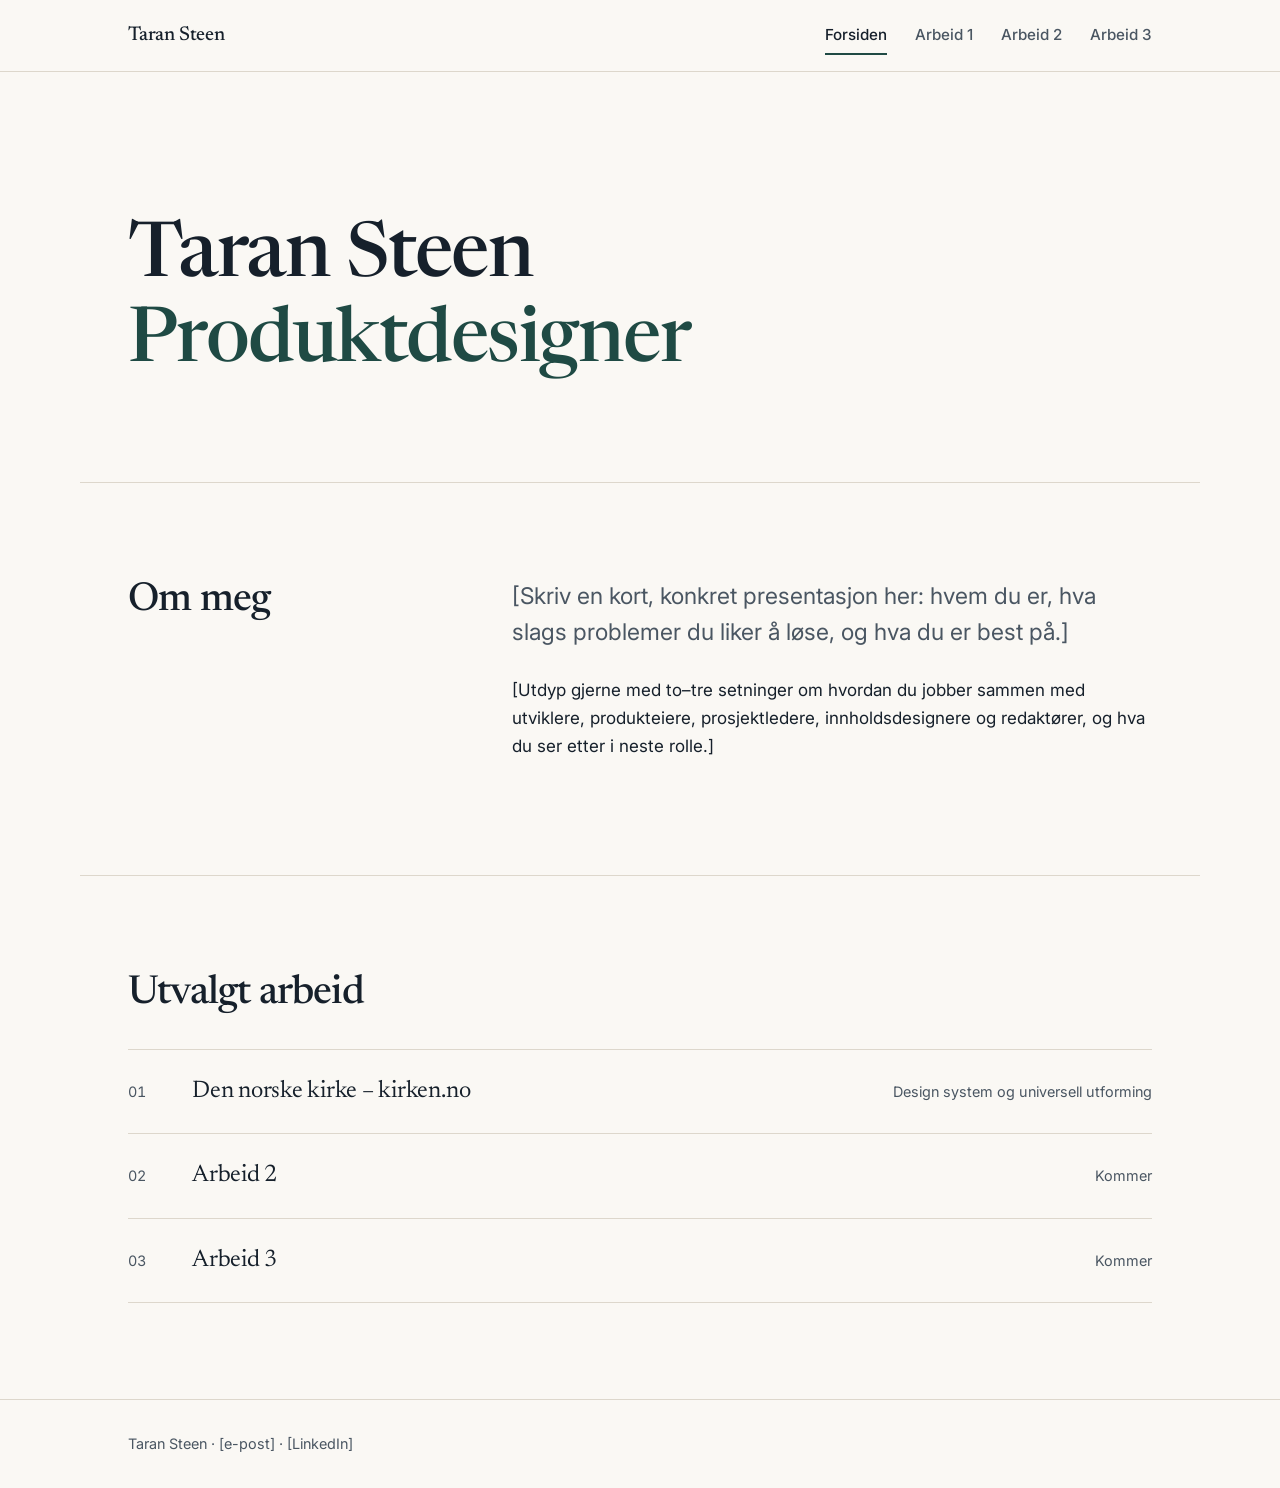
==== index.html @ a392a805 "Add files via upload" ====
<!doctype html>
<html lang="nb">
<head>
  <meta charset="utf-8">
  <meta name="viewport" content="width=device-width, initial-scale=1">
  <title>Taran Steen – Produktdesigner</title>
  <meta name="description" content="Portfolio til Taran Steen, produktdesigner.">
  <link rel="preconnect" href="https://fonts.googleapis.com">
  <link rel="preconnect" href="https://fonts.gstatic.com" crossorigin>
  <link href="https://fonts.googleapis.com/css2?family=Inter:wght@400;500;600&family=Newsreader:opsz,wght@6..72,400;6..72,500&display=swap" rel="stylesheet">
  <link rel="stylesheet" href="style.css">
</head>
<body>
  <a class="skip-link" href="#main">Hopp til innhold</a>

  <header class="site-header">
    <div class="wrap">
      <a class="brand" href="index.html">Taran Steen</a>
      <nav class="nav" aria-label="Hovedmeny">
        <ul>
          <li><a href="index.html" aria-current="page">Forsiden</a></li>
          <li><a href="arbeid-1.html">Arbeid 1</a></li>
          <li><a href="arbeid-2.html">Arbeid 2</a></li>
          <li><a href="arbeid-3.html">Arbeid 3</a></li>
        </ul>
      </nav>
    </div>
  </header>

  <main id="main">
    <section class="hero wrap">
      <h1>Taran Steen <span>Produktdesigner</span></h1>
    </section>

    <section class="about wrap" aria-labelledby="om-meg">
      <h2 id="om-meg">Om meg</h2>
      <div>
        <p class="lead">[Skriv en kort, konkret presentasjon her: hvem du er, hva slags problemer du liker å løse, og hva du er best på.]</p>
        <p>[Utdyp gjerne med to–tre setninger om hvordan du jobber sammen med utviklere, produkteiere, prosjektledere, innholdsdesignere og redaktører, og hva du ser etter i neste rolle.]</p>
      </div>
    </section>

    <section class="work-list wrap" aria-labelledby="arbeid">
      <h2 id="arbeid">Utvalgt arbeid</h2>
      <ul>
        <li><a href="arbeid-1.html"><span class="num">01</span><span class="title">Den norske kirke – kirken.no</span><span class="meta">Design system og universell utforming</span></a></li>
        <li><a href="arbeid-2.html"><span class="num">02</span><span class="title">Arbeid 2</span><span class="meta">Kommer</span></a></li>
        <li><a href="arbeid-3.html"><span class="num">03</span><span class="title">Arbeid 3</span><span class="meta">Kommer</span></a></li>
      </ul>
    </section>
  </main>

  <footer class="site-footer">
    <div class="wrap">
      <p style="margin:0">Taran Steen · [e-post] · [LinkedIn]</p>
    </div>
  </footer>
</body>
</html>
---- style.css ----
/* ==========================================================
   Portfolio – Taran Steen
   Minimalistisk, rolig og tillitsvekkende.
   ========================================================== */

:root {
  /* Farger */
  --bg: #FAF8F4;          /* varm off-white */
  --surface: #F1EDE6;     /* svak flate for bildebokser */
  --ink: #16202B;         /* dypt blåsvart tekst */
  --ink-soft: #4A5662;    /* sekundær tekst (kontrast > 7:1 på bg) */
  --line: #DDD7CC;        /* tynne linjer */
  --accent: #1F4A44;      /* dyp skoggrønn, rolig og seriøs */
  --accent-ink: #FFFFFF;

  /* Typografi */
  --font-serif: "Newsreader", "Iowan Old Style", Georgia, serif;
  --font-sans: "Inter", system-ui, -apple-system, "Segoe UI", Roboto, sans-serif;

  /* Mål */
  --max: 1120px;
  --read: 680px;
  --gutter: clamp(20px, 5vw, 48px);
}

*, *::before, *::after { box-sizing: border-box; }

html { scroll-behavior: smooth; }

body {
  margin: 0;
  background: var(--bg);
  color: var(--ink);
  font-family: var(--font-sans);
  font-size: 1.0625rem;
  line-height: 1.65;
  -webkit-font-smoothing: antialiased;
}

img { max-width: 100%; display: block; }

a { color: inherit; }

:focus-visible {
  outline: 3px solid var(--accent);
  outline-offset: 3px;
  border-radius: 2px;
}

.skip-link {
  position: absolute;
  left: -999px;
  top: 8px;
  background: var(--ink);
  color: #fff;
  padding: 10px 16px;
  z-index: 100;
}
.skip-link:focus { left: 8px; }

.wrap {
  width: 100%;
  max-width: var(--max);
  margin-inline: auto;
  padding-inline: var(--gutter);
}

/* ---------- Åpen meny øverst ---------- */
.site-header {
  border-bottom: 1px solid var(--line);
  background: var(--bg);
  position: sticky;
  top: 0;
  z-index: 50;
}

.site-header .wrap {
  display: flex;
  align-items: center;
  justify-content: space-between;
  gap: 24px;
  flex-wrap: wrap;
  padding-block: 16px;
}

.brand {
  font-family: var(--font-serif);
  font-size: 1.25rem;
  font-weight: 500;
  text-decoration: none;
  letter-spacing: -0.01em;
}

.nav ul {
  list-style: none;
  margin: 0;
  padding: 0;
  display: flex;
  flex-wrap: wrap;
  gap: 4px 28px;
}

.nav a {
  display: inline-block;
  padding: 6px 0;
  font-size: 0.95rem;
  font-weight: 500;
  color: var(--ink-soft);
  text-decoration: none;
  border-bottom: 2px solid transparent;
}

.nav a:hover { color: var(--ink); }

.nav a[aria-current="page"] {
  color: var(--ink);
  border-bottom-color: var(--accent);
}

/* ---------- Typografi ---------- */
h1, h2, h3 {
  font-family: var(--font-serif);
  font-weight: 500;
  letter-spacing: -0.02em;
  line-height: 1.12;
  margin: 0;
  text-wrap: balance;
}

h1 { font-size: clamp(2.5rem, 6vw + 0.5rem, 4.75rem); }
h2 { font-size: clamp(1.75rem, 2.5vw + 0.75rem, 2.5rem); }
h3 { font-size: 1.375rem; }

.eyebrow {
  font-family: var(--font-sans);
  font-size: 0.8125rem;
  font-weight: 600;
  letter-spacing: 0.08em;
  text-transform: uppercase;
  color: var(--accent);
  margin: 0 0 20px;
}

.lead {
  font-size: clamp(1.1875rem, 1vw + 1rem, 1.4375rem);
  line-height: 1.55;
  color: var(--ink-soft);
  max-width: var(--read);
}

p { margin: 0 0 1.1em; max-width: var(--read); }

/* ---------- Forside ---------- */
.hero { padding-block: clamp(64px, 12vw, 144px) clamp(48px, 8vw, 96px); }
.hero h1 { max-width: 14ch; }
.hero h1 span { display: block; color: var(--accent); }

.about {
  border-top: 1px solid var(--line);
  padding-block: clamp(48px, 8vw, 96px);
  display: grid;
  gap: 24px 64px;
  grid-template-columns: 1fr;
}
@media (min-width: 800px) {
  .about { grid-template-columns: 1fr 2fr; }
}

.work-list {
  border-top: 1px solid var(--line);
  padding-block: clamp(48px, 8vw, 96px);
}
.work-list h2 { margin-bottom: 32px; }
.work-list ul { list-style: none; margin: 0; padding: 0; }
.work-list li { border-top: 1px solid var(--line); }
.work-list li:last-child { border-bottom: 1px solid var(--line); }
.work-list a {
  display: grid;
  grid-template-columns: 3rem 1fr auto;
  gap: 16px;
  align-items: baseline;
  padding: 22px 0;
  text-decoration: none;
}
.work-list a:hover .title { color: var(--accent); }
.work-list .num { color: var(--ink-soft); font-size: 0.9rem; font-variant-numeric: tabular-nums; }
.work-list .title { font-family: var(--font-serif); font-size: 1.5rem; letter-spacing: -0.01em; }
.work-list .meta { color: var(--ink-soft); font-size: 0.9rem; }
@media (max-width: 600px) {
  .work-list a { grid-template-columns: 2.5rem 1fr; }
  .work-list .meta { grid-column: 2; }
}

/* ---------- Case-side ---------- */
.case-hero { padding-block: clamp(48px, 8vw, 96px) clamp(32px, 5vw, 56px); }
.case-hero h1 { font-size: clamp(2.25rem, 5vw + 0.5rem, 4rem); max-width: 18ch; margin-bottom: 24px; }

.facts {
  display: grid;
  grid-template-columns: repeat(auto-fit, minmax(180px, 1fr));
  gap: 24px 32px;
  border-top: 1px solid var(--line);
  border-bottom: 1px solid var(--line);
  padding-block: 24px;
  margin-top: 48px;
}
.facts dt {
  font-size: 0.75rem;
  font-weight: 600;
  letter-spacing: 0.08em;
  text-transform: uppercase;
  color: var(--ink-soft);
  margin-bottom: 4px;
}
.facts dd { margin: 0; font-weight: 500; }

.section { padding-block: clamp(40px, 7vw, 88px); }
.section + .section { border-top: 1px solid var(--line); }

.two-col {
  display: grid;
  gap: 24px 64px;
  grid-template-columns: 1fr;
}
@media (min-width: 800px) {
  .two-col { grid-template-columns: 1fr 2fr; }
}

.goal {
  background: var(--accent);
  color: var(--accent-ink);
  padding: clamp(28px, 5vw, 56px);
  margin-block: 0;
}
.goal .eyebrow { color: rgba(255,255,255,.75); margin-bottom: 12px; }
.goal p { font-family: var(--font-serif); font-size: clamp(1.5rem, 2vw + 1rem, 2.25rem); line-height: 1.2; letter-spacing: -0.015em; margin: 0; max-width: 22ch; }

.goals { display: grid; gap: 16px; grid-template-columns: 1fr; }
@media (min-width: 800px) { .goals { grid-template-columns: 1fr 1fr; } }

/* Bildeplasser. Legg bildene i /images, ellers vises en rolig plassholder */
figure { margin: 0; }
figcaption { font-size: 0.875rem; color: var(--ink-soft); margin-top: 10px; max-width: var(--read); }

.media {
  background: var(--surface);
  aspect-ratio: 16 / 9;
  display: grid;
  place-items: center;
  overflow: hidden;
  position: relative;
}
.media img { position: absolute; inset: 0; width: 100%; height: 100%; object-fit: cover; }
.media.tall { aspect-ratio: 4 / 5; }
.media.wide { aspect-ratio: 21 / 9; }
.media .ph {
  position: absolute;
  inset: 0;
  display: grid;
  place-items: center;
  font-size: 0.85rem;
  color: var(--ink-soft);
  padding: 16px;
  text-align: center;
}

.gallery { display: grid; gap: 16px; grid-template-columns: 1fr; margin-top: 32px; }
@media (min-width: 800px) { .gallery.cols-2 { grid-template-columns: 1fr 1fr; } }

.full { margin-top: 32px; }

/* Neste/forrige */
.pager {
  border-top: 1px solid var(--line);
  padding-block: 40px 72px;
  display: flex;
  justify-content: space-between;
  gap: 24px;
  flex-wrap: wrap;
}
.pager a { text-decoration: none; font-family: var(--font-serif); font-size: 1.375rem; }
.pager a:hover { color: var(--accent); }
.pager small { display: block; font-family: var(--font-sans); font-size: 0.8rem; color: var(--ink-soft); letter-spacing: .04em; text-transform: uppercase; margin-bottom: 4px; }

.note {
  border-left: 3px solid var(--accent);
  background: var(--surface);
  padding: 16px 20px;
  font-size: 0.95rem;
  color: var(--ink-soft);
  max-width: var(--read);
}

/* ---------- Footer ---------- */
.site-footer {
  border-top: 1px solid var(--line);
  padding-block: 32px;
  font-size: 0.9rem;
  color: var(--ink-soft);
}

@media (prefers-reduced-motion: reduce) {
  html { scroll-behavior: auto; }
}

/* ---------- Bildebånd fra Figma-eksport ---------- */
.band { margin: 32px 0 0; }
.band img { width: 100%; height: auto; display: block; background: var(--surface); }
.band-pair { display: grid; gap: 16px; grid-template-columns: 1fr; margin-top: 32px; }
.band-pair .band { margin: 0; }
@media (min-width: 800px) { .band-pair { grid-template-columns: 1fr 1fr; } }
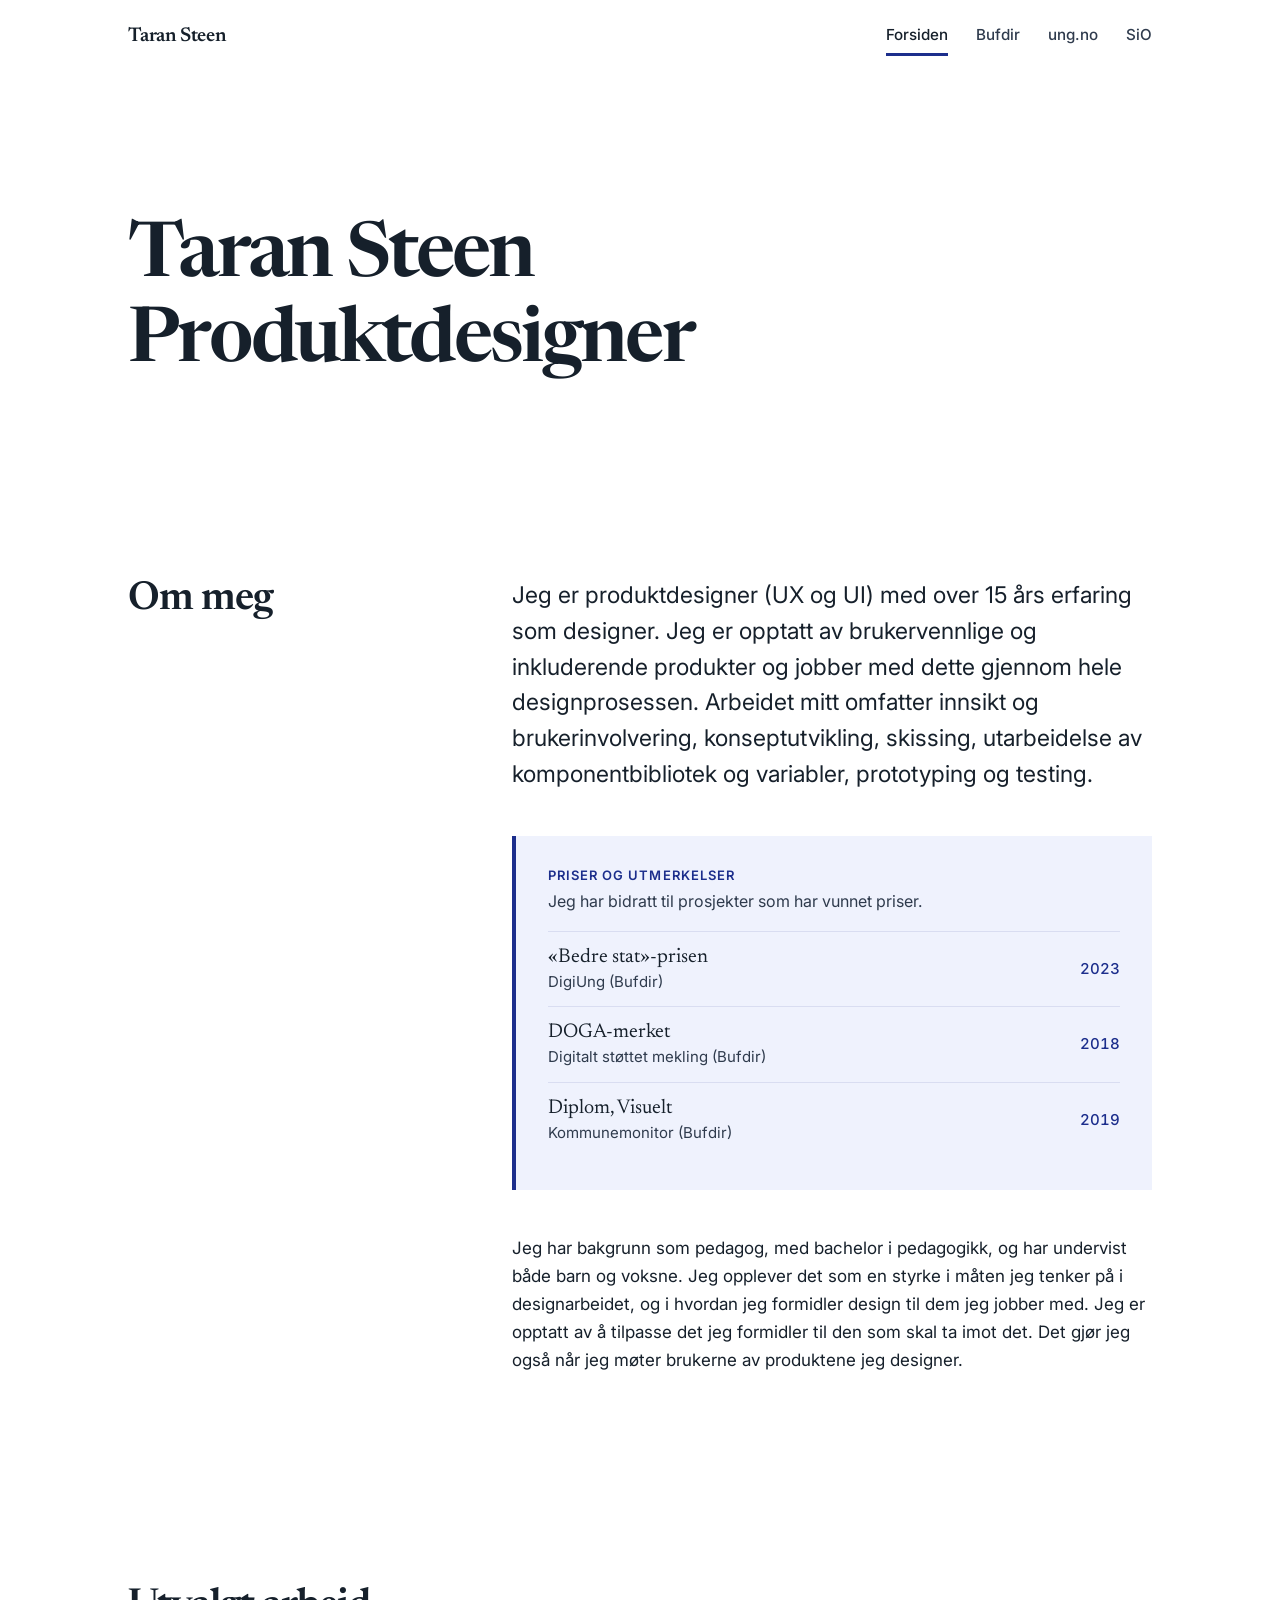
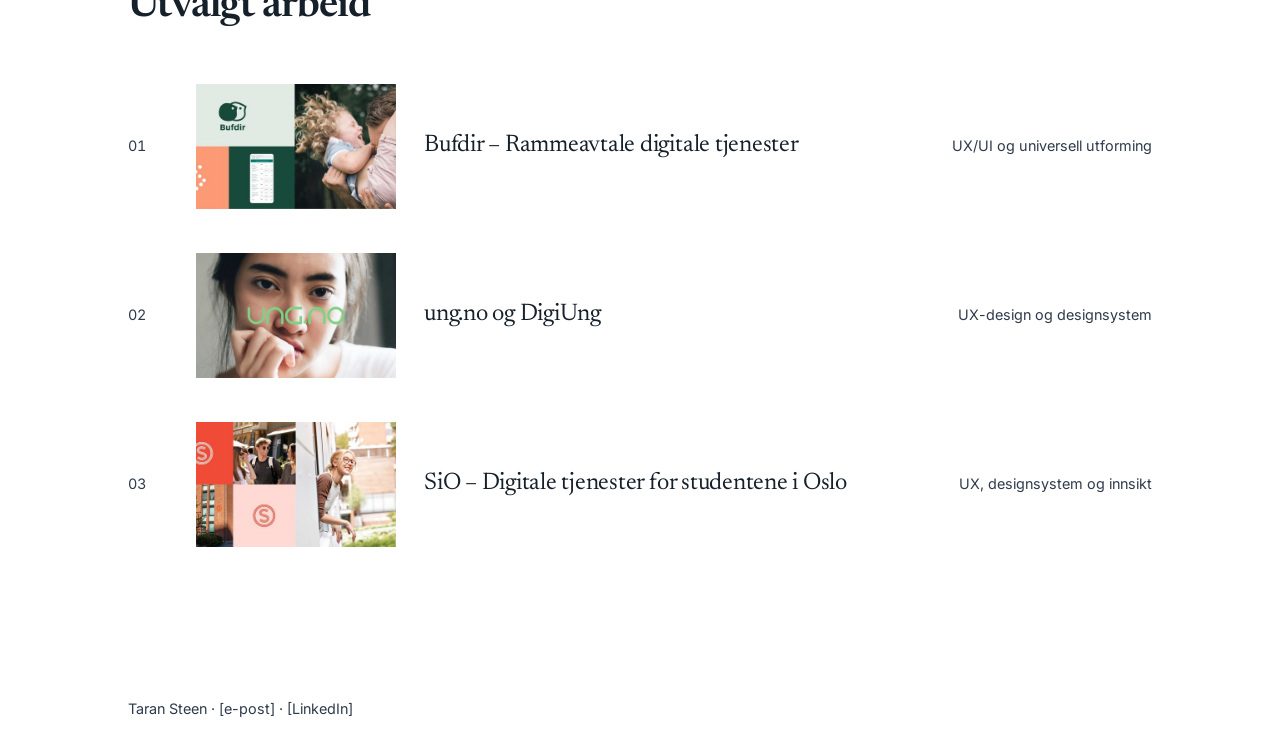
==== commit edb4c96e: "Add files via upload Oppdatere portfolio" ====
--- a/index.html
+++ b/index.html
@@ -7,8 +7,9 @@
   <meta name="description" content="Portfolio til Taran Steen, produktdesigner.">
   <link rel="preconnect" href="https://fonts.googleapis.com">
   <link rel="preconnect" href="https://fonts.gstatic.com" crossorigin>
-  <link href="https://fonts.googleapis.com/css2?family=Inter:wght@400;500;600&family=Newsreader:opsz,wght@6..72,400;6..72,500&display=swap" rel="stylesheet">
+  <link href="https://fonts.googleapis.com/css2?family=Inter:wght@400;500;600&family=Newsreader:opsz,wght@6..72,400;6..72,500;6..72,600&display=swap" rel="stylesheet">
   <link rel="stylesheet" href="style.css">
+  <script src="script.js"></script>
 </head>
 <body>
   <a class="skip-link" href="#main">Hopp til innhold</a>
@@ -19,9 +20,9 @@
       <nav class="nav" aria-label="Hovedmeny">
         <ul>
           <li><a href="index.html" aria-current="page">Forsiden</a></li>
-          <li><a href="arbeid-1.html">Arbeid 1</a></li>
-          <li><a href="arbeid-2.html">Arbeid 2</a></li>
-          <li><a href="arbeid-3.html">Arbeid 3</a></li>
+          <li><a href="arbeid-4.html">Bufdir</a></li>
+          <li><a href="arbeid-1.html">ung.no</a></li>
+          <li><a href="arbeid-2.html">SiO</a></li>
         </ul>
       </nav>
     </div>
@@ -35,17 +36,26 @@
     <section class="about wrap" aria-labelledby="om-meg">
       <h2 id="om-meg">Om meg</h2>
       <div>
-        <p class="lead">[Skriv en kort, konkret presentasjon her: hvem du er, hva slags problemer du liker å løse, og hva du er best på.]</p>
-        <p>[Utdyp gjerne med to–tre setninger om hvordan du jobber sammen med utviklere, produkteiere, prosjektledere, innholdsdesignere og redaktører, og hva du ser etter i neste rolle.]</p>
+        <p class="lead">Jeg er produktdesigner (UX og UI) med over 15 års erfaring som designer. Jeg er opptatt av brukervennlige og inkluderende produkter og jobber med dette gjennom hele designprosessen. Arbeidet mitt omfatter innsikt og brukerinvolvering, konseptutvikling, skissing, utarbeidelse av komponentbibliotek og variabler, prototyping og testing.</p>
+        <aside class="awards" aria-labelledby="priser">
+          <h3 id="priser">Priser og utmerkelser</h3>
+          <p class="awards-intro">Jeg har bidratt til prosjekter som har vunnet priser.</p>
+          <ul>
+            <li><span class="award">«Bedre stat»-prisen</span><span class="for">DigiUng (Bufdir)</span><span class="yr">2023</span></li>
+            <li><span class="award">DOGA-merket</span><span class="for">Digitalt støttet mekling (Bufdir)</span><span class="yr">2018</span></li>
+            <li><span class="award">Diplom, Visuelt</span><span class="for">Kommunemonitor (Bufdir)</span><span class="yr">2019</span></li>
+          </ul>
+        </aside>
+        <p class="about-ped">Jeg har bakgrunn som pedagog, med bachelor i pedagogikk, og har undervist både barn og voksne. Jeg opplever det som en styrke i måten jeg tenker på i designarbeidet, og i hvordan jeg formidler design til dem jeg jobber med. Jeg er opptatt av å tilpasse det jeg formidler til den som skal ta imot det. Det gjør jeg også når jeg møter brukerne av produktene jeg designer.</p>
       </div>
     </section>
 
     <section class="work-list wrap" aria-labelledby="arbeid">
       <h2 id="arbeid">Utvalgt arbeid</h2>
       <ul>
-        <li><a href="arbeid-1.html"><span class="num">01</span><span class="title">Den norske kirke – kirken.no</span><span class="meta">Design system og universell utforming</span></a></li>
-        <li><a href="arbeid-2.html"><span class="num">02</span><span class="title">Arbeid 2</span><span class="meta">Kommer</span></a></li>
-        <li><a href="arbeid-3.html"><span class="num">03</span><span class="title">Arbeid 3</span><span class="meta">Kommer</span></a></li>
+        <li><a href="arbeid-4.html"><span class="num">01</span><span class="thumb"><img src="images/thumb-bufdir.jpg" width="480" height="300" alt="" loading="lazy"></span><span class="title">Bufdir – Rammeavtale digitale tjenester</span><span class="meta">UX/UI og universell utforming</span></a></li>
+        <li><a href="arbeid-1.html"><span class="num">02</span><span class="thumb"><img src="images/thumb-ung.jpg" width="480" height="300" alt="" loading="lazy"></span><span class="title">ung.no og DigiUng</span><span class="meta">UX-design og designsystem</span></a></li>
+        <li><a href="arbeid-2.html"><span class="num">03</span><span class="thumb"><img src="images/thumb-sio.jpg" width="480" height="300" alt="" loading="lazy"></span><span class="title">SiO – Digitale tjenester for studentene i Oslo</span><span class="meta">UX, designsystem og innsikt</span></a></li>
       </ul>
     </section>
   </main>
--- a/style.css
+++ b/style.css
@@ -5,12 +5,12 @@
 
 :root {
   /* Farger */
-  --bg: #FAF8F4;          /* varm off-white */
-  --surface: #F1EDE6;     /* svak flate for bildebokser */
+  --bg: #FFFFFF;          /* hvit */
+  --surface: #FFFFFF;     /* flate for bildebokser */
   --ink: #16202B;         /* dypt blåsvart tekst */
-  --ink-soft: #4A5662;    /* sekundær tekst (kontrast > 7:1 på bg) */
-  --line: #DDD7CC;        /* tynne linjer */
-  --accent: #1F4A44;      /* dyp skoggrønn, rolig og seriøs */
+  --ink-soft: #2F3B4D;    /* sekundær tekst (kontrast > 7:1 på bg) */
+  --line: #EBEBEB;        /* tynne linjer, nøytral grå */
+  --accent: #1C2E8C;      /* dyp kobolt-blå, tydelig og profesjonell */
   --accent-ink: #FFFFFF;
 
   /* Typografi */
@@ -309,3 +309,220 @@
 .band-pair { display: grid; gap: 16px; grid-template-columns: 1fr; margin-top: 32px; }
 .band-pair .band { margin: 0; }
 @media (min-width: 800px) { .band-pair { grid-template-columns: 1fr 1fr; } }
+
+/* ---------- Bevegelse: innfading og parallax (slås på av script.js) ---------- */
+.parallax { overflow: hidden; }
+.parallax img { will-change: transform; transform: scale(1.12); }
+
+.motion .reveal {
+  opacity: 0;
+  transform: translateY(28px);
+  transition: opacity 0.9s cubic-bezier(.2, .6, .2, 1), transform 0.9s cubic-bezier(.2, .6, .2, 1);
+}
+.motion .reveal.is-visible { opacity: 1; transform: none; }
+
+@media (prefers-reduced-motion: reduce) {
+  .motion .reveal { opacity: 1; transform: none; transition: none; }
+  .parallax img { transform: none !important; will-change: auto; }
+}
+
+/* Tekst under bilde i casene */
+.band + .two-col { margin-top: 32px; }
+
+/* ---------- Beskrivende tekster: større og mer luft ---------- */
+.two-col p:not(.note) {
+  font-size: clamp(1.125rem, 0.5vw + 1rem, 1.3125rem);
+  line-height: 1.65;
+}
+.two-col p:not(.note) + p:not(.note) { margin-top: 1.25em; }
+.two-col { row-gap: 20px; }
+
+figcaption { font-size: 1rem; margin-top: 16px; }
+
+/* Avstand mellom bilde og tekst, begge veier */
+.band + .two-col { margin-top: clamp(40px, 6vw, 72px); }
+.two-col + .full,
+.two-col + .band,
+.two-col + .gallery { margin-top: clamp(40px, 6vw, 72px); }
+.band + .band { margin-top: clamp(28px, 4vw, 48px); }
+
+/* ---------- Ingen skillelinjer ---------- */
+.site-header,
+.about,
+.work-list,
+.work-list li,
+.work-list li:last-child,
+.section + .section,
+.pager,
+.site-footer { border: 0; }
+
+/* ---------- Underblokk i case (problemstilling, funn, resultat) ---------- */
+.two-col--sub { margin-top: clamp(64px, 9vw, 112px); }
+.two-col h3 { font-size: clamp(1.5rem, 1.2vw + 1.1rem, 1.875rem); }
+.two-col h4 {
+  font-family: var(--font-serif);
+  font-weight: 500;
+  font-size: clamp(1.375rem, 1vw + 1rem, 1.625rem);
+  letter-spacing: -0.01em;
+  line-height: 1.2;
+  margin: 2em 0 0.5em;
+}
+.two-col ul {
+  margin: 0 0 1.25em;
+  padding-left: 1.25em;
+  max-width: var(--read);
+  font-size: clamp(1.125rem, 0.5vw + 1rem, 1.3125rem);
+  line-height: 1.65;
+}
+.two-col li { margin-bottom: 0.4em; }
+
+.before-after { align-items: start; gap: 40px 32px; }
+.before-after img { width: auto; max-width: 100%; height: auto; }
+
+/* ---------- Fremhevet blokk: problemstilling, funn og resultat ---------- */
+:root { --tint: #EFF2FD; }
+
+.section--tint { background: var(--tint); }
+.section--tint .two-col + .two-col { margin-top: clamp(40px, 6vw, 72px); }
+
+.two-col h3.title-sans {
+  font-family: var(--font-sans);
+  font-weight: 500;
+  letter-spacing: -0.01em;
+  font-size: clamp(1.25rem, 0.8vw + 1rem, 1.5rem);
+}
+.section--tint .two-col ul { margin-bottom: 0; }
+.section--tint .two-col p:last-child { margin-bottom: 0; }
+
+/* To like store kort med bilde */
+.compare {
+  display: grid;
+  grid-template-columns: 1fr;
+  gap: 40px 32px;
+  margin-top: clamp(56px, 8vw, 96px);
+}
+@media (min-width: 800px) { .compare { grid-template-columns: 1fr 1fr; } }
+.compare figure { min-width: 0; }
+.shot {
+  position: relative;
+  aspect-ratio: 1 / 1;
+  background: #FFFFFF;
+}
+.shot img {
+  position: absolute;
+  inset: 32px;
+  width: calc(100% - 64px);
+  height: calc(100% - 64px);
+  max-width: none;
+  object-fit: contain;
+}
+
+.section-icon {
+  display: block;
+  color: var(--ink);
+  margin-bottom: clamp(32px, 5vw, 56px);
+}
+
+/* Mindre bildekort, plassert i tekstkolonnen */
+.compare { margin-top: 0; gap: 32px 20px; }
+.compare figcaption { font-size: 0.9375rem; margin-top: 12px; }
+.shot { aspect-ratio: 4 / 5; }
+.shot img {
+  inset: 20px;
+  width: calc(100% - 40px);
+  height: calc(100% - 40px);
+}
+
+/* ---------- SiO-casen: tekstblokker uten bilder, sitat og bidrag ---------- */
+.side .when {
+  display: block;
+  margin-top: 10px;
+  font-size: 0.9375rem;
+  color: var(--ink-soft);
+}
+.two-col h2.h-long { font-size: clamp(1.5rem, 1.4vw + 1.05rem, 2.125rem); }
+
+.two-col .quote { margin: 2.25em 0 0; padding: 0; max-width: var(--read); }
+.two-col .quote p:not(.note) {
+  font-family: var(--font-serif);
+  font-size: clamp(1.375rem, 1.1vw + 1.05rem, 1.75rem);
+  line-height: 1.35;
+  letter-spacing: -0.01em;
+  margin: 0 0 0.75em;
+}
+.quote footer { font-size: 0.9375rem; color: var(--ink-soft); }
+
+.groups { display: grid; gap: 36px; }
+.group-title {
+  font-family: var(--font-sans);
+  font-weight: 500;
+  letter-spacing: -0.01em;
+  font-size: clamp(1.125rem, 0.5vw + 1rem, 1.3125rem);
+  margin-bottom: 0.4em;
+}
+.group p:last-child { margin-bottom: 0; }
+
+/* Bidrag: samme oppsett som topp-informasjonen, med lengre tekst */
+.facts--text { margin-top: clamp(28px, 4vw, 40px); gap: 28px 32px; }
+.facts--text dt { margin-bottom: 10px; }
+.facts--text dd { font-weight: 400; font-size: 1rem; line-height: 1.65; color: var(--ink); }
+
+/* Punktlister i bidrag-raden */
+.facts--text ul { margin: 0; padding-left: 1.1em; }
+.facts--text li { margin: 0 0 0.35em; padding-left: 0.1em; }
+.facts--text li::marker { color: var(--ink-soft); }
+
+/* Beskrivende tekst under tittel i casene: mellom ingress og brødtekst */
+.case-hero .lead {
+  font-size: clamp(1.1875rem, 0.6vw + 1rem, 1.375rem);
+  line-height: 1.6;
+  color: var(--ink);
+  max-width: var(--read);
+  margin: 0;
+}
+
+/* Priser – liten infoblokk på forsiden */
+.awards { margin-top: clamp(28px, 4vw, 44px); padding: clamp(20px, 3vw, 32px); background: var(--tint); border-radius: 0; border-left: 4px solid var(--accent); max-width: var(--read); }
+.awards h3 { margin: 0 0 6px; font-family: Inter, system-ui, sans-serif; font-size: 0.8125rem; font-weight: 600; letter-spacing: 0.08em; text-transform: uppercase; color: var(--accent); }
+.awards .awards-intro { margin: 0 0 18px; font-size: 1rem; line-height: 1.5; color: var(--ink-soft); }
+.awards ul { list-style: none; margin: 0; padding: 0; }
+.awards li { display: grid; grid-template-columns: 1fr auto; column-gap: 16px; padding: 12px 0; border-top: 1px solid rgba(28, 46, 140, 0.2); }
+.awards .award { font-family: Newsreader, Georgia, serif; font-size: 1.25rem; line-height: 1.3; color: var(--ink); }
+.awards .for { grid-column: 1; font-size: 0.9375rem; color: var(--ink-soft); }
+.awards .yr { grid-column: 2; grid-row: 1 / span 2; align-self: center; font-size: 0.9375rem; font-weight: 500; color: var(--accent); font-variant-numeric: tabular-nums; }
+
+/* Røffere, mer markant uttrykk */
+h1, h2, h3 { font-weight: 600; letter-spacing: -0.025em; }
+.hero h1 { letter-spacing: -0.035em; }
+.brand { font-weight: 600; }
+.facts { border-top: 2px solid var(--ink); border-bottom: 2px solid var(--ink); }
+.facts dt { color: var(--accent); }
+.eyebrow { color: var(--accent); }
+a { text-decoration-thickness: 2px; text-underline-offset: 0.18em; }
+.nav a[aria-current="page"] { border-bottom-width: 3px; }
+
+/* Kraftigere tekstfarge i ingresser */
+.about .lead { color: var(--ink); }
+
+.about-ped { margin-top: clamp(28px, 4vw, 44px); }
+
+/* Dempede skillelinjer og nøytral undertittel */
+.facts { border-top: 1px solid var(--line); border-bottom: 1px solid var(--line); }
+.awards li { border-top-color: rgba(28, 46, 140, 0.1); }
+.hero h1 span { color: var(--ink); }
+
+/* ---------- Miniatyrbilder i arbeidslisten ---------- */
+.work-list a {
+  grid-template-columns: 2.5rem 200px 1fr auto;
+  gap: clamp(14px, 2.5vw, 28px);
+  align-items: center;
+}
+.work-list .thumb { display: block; aspect-ratio: 16 / 10; overflow: hidden; background: var(--tint); }
+.work-list .thumb img { display: block; width: 100%; height: 100%; object-fit: cover; transition: transform .4s ease; }
+.work-list a:hover .thumb img { transform: scale(1.04); }
+@media (max-width: 700px) {
+  .work-list a { grid-template-columns: 110px 1fr; align-items: start; }
+  .work-list .num { display: none; }
+  .work-list .thumb { grid-row: 1 / span 2; }
+  .work-list .meta { grid-column: 2; }
+}
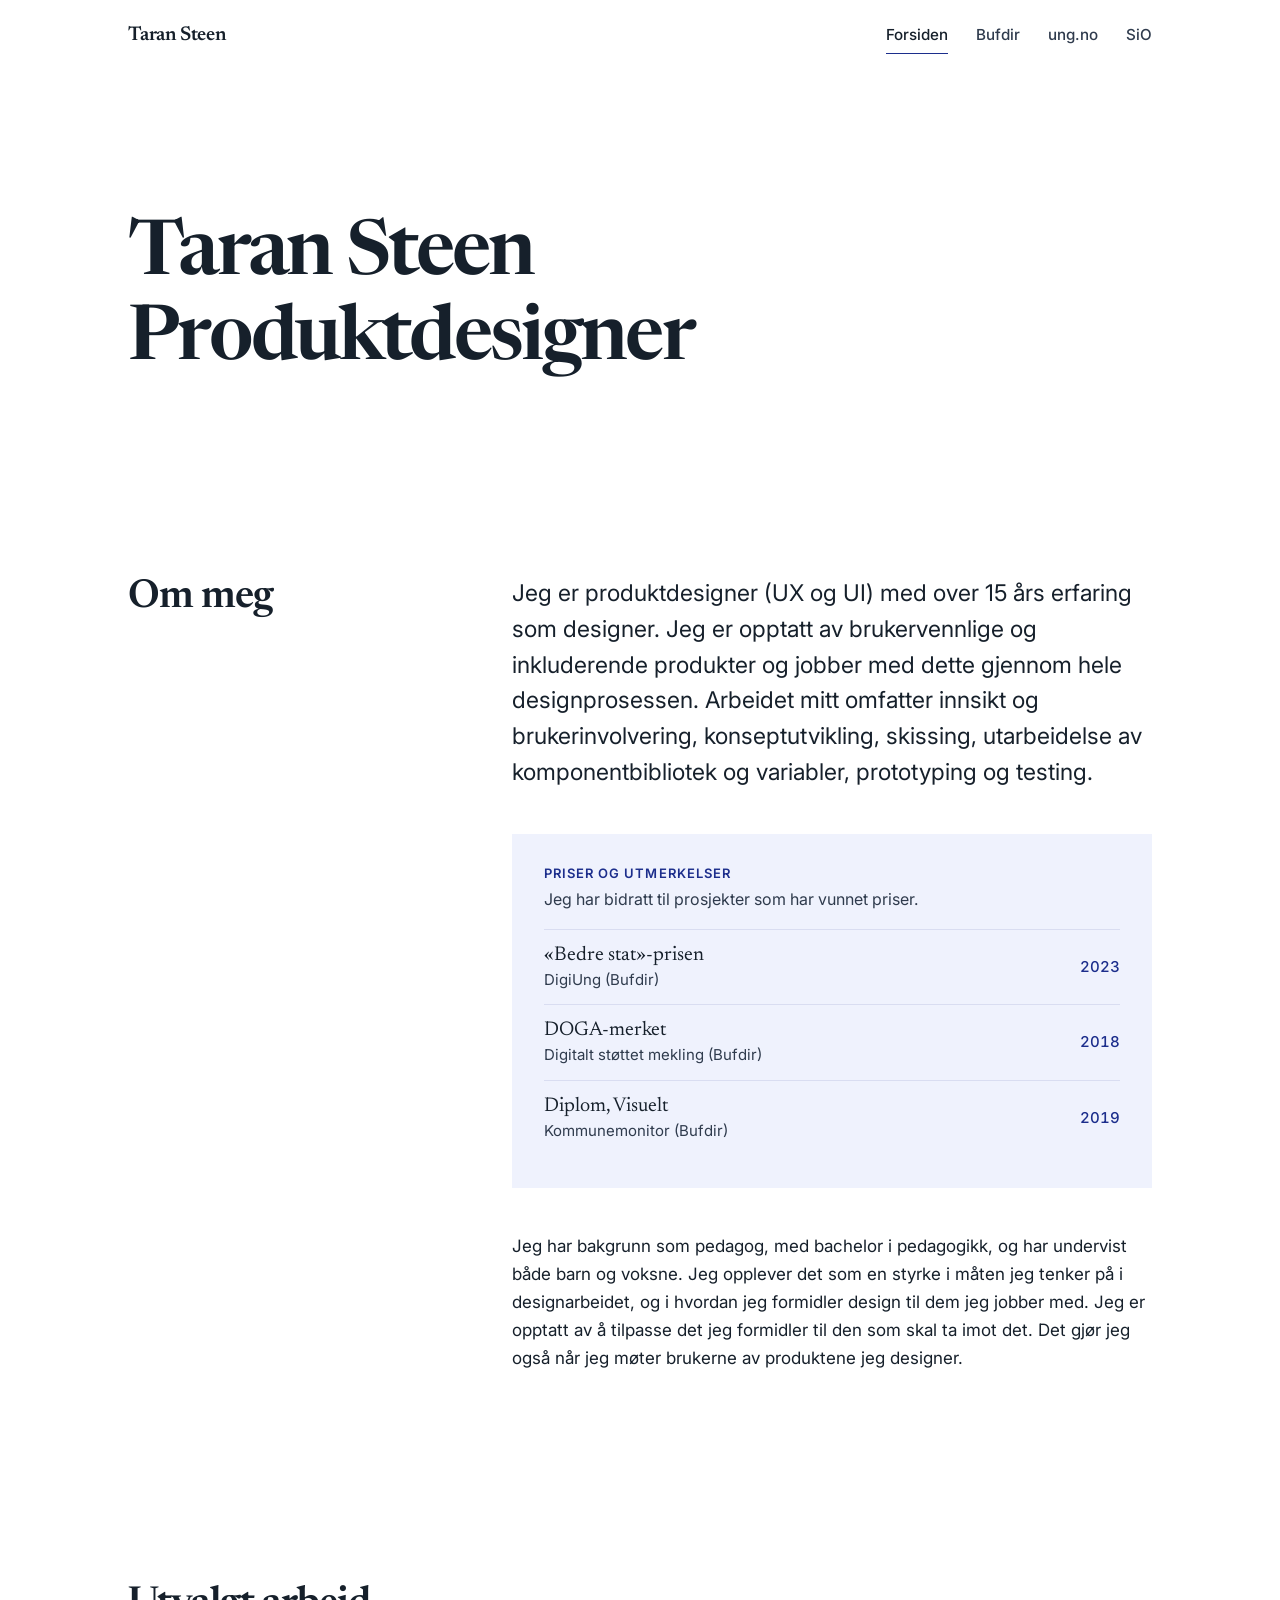
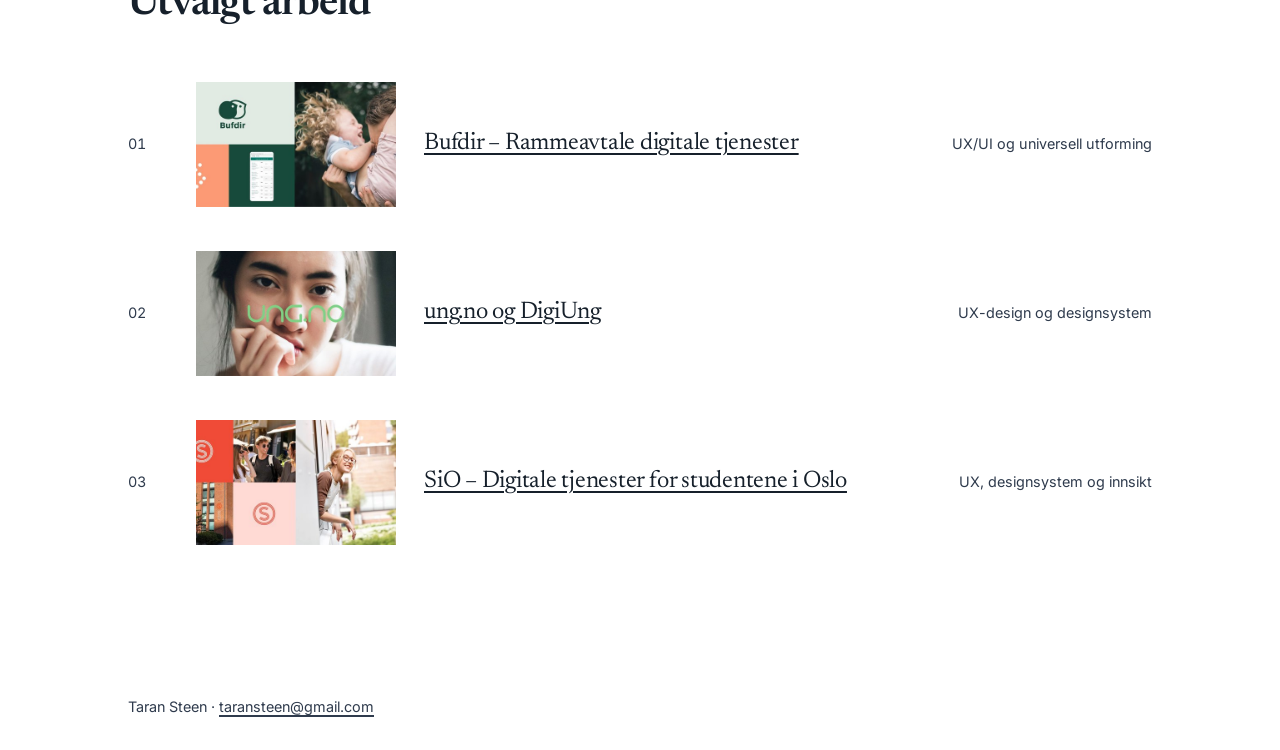
==== commit 3613fdee: "Add files via upload Update - border, linker mm" ====
--- a/index.html
+++ b/index.html
@@ -62,7 +62,7 @@
 
   <footer class="site-footer">
     <div class="wrap">
-      <p style="margin:0">Taran Steen · [e-post] · [LinkedIn]</p>
+      <p style="margin:0">Taran Steen · <a href="mailto:taransteen@gmail.com">taransteen@gmail.com</a></p>
     </div>
   </footer>
 </body>
--- a/style.css
+++ b/style.css
@@ -107,7 +107,7 @@
   font-weight: 500;
   color: var(--ink-soft);
   text-decoration: none;
-  border-bottom: 2px solid transparent;
+  border-bottom: 1px solid transparent;
 }
 
 .nav a:hover { color: var(--ink); }
@@ -482,7 +482,7 @@
 }
 
 /* Priser – liten infoblokk på forsiden */
-.awards { margin-top: clamp(28px, 4vw, 44px); padding: clamp(20px, 3vw, 32px); background: var(--tint); border-radius: 0; border-left: 4px solid var(--accent); max-width: var(--read); }
+.awards { margin-top: clamp(28px, 4vw, 44px); padding: clamp(20px, 3vw, 32px); background: var(--tint); border-radius: 0; max-width: var(--read); }
 .awards h3 { margin: 0 0 6px; font-family: Inter, system-ui, sans-serif; font-size: 0.8125rem; font-weight: 600; letter-spacing: 0.08em; text-transform: uppercase; color: var(--accent); }
 .awards .awards-intro { margin: 0 0 18px; font-size: 1rem; line-height: 1.5; color: var(--ink-soft); }
 .awards ul { list-style: none; margin: 0; padding: 0; }
@@ -498,8 +498,8 @@
 .facts { border-top: 2px solid var(--ink); border-bottom: 2px solid var(--ink); }
 .facts dt { color: var(--accent); }
 .eyebrow { color: var(--accent); }
-a { text-decoration-thickness: 2px; text-underline-offset: 0.18em; }
-.nav a[aria-current="page"] { border-bottom-width: 3px; }
+a { text-decoration-thickness: 1.5px; text-underline-offset: 0.18em; }
+
 
 /* Kraftigere tekstfarge i ingresser */
 .about .lead { color: var(--ink); }
@@ -526,3 +526,22 @@
   .work-list .thumb { grid-row: 1 / span 2; }
   .work-list .meta { grid-column: 2; }
 }
+
+/* ---------- Lenker: understreking 1.5px, byttes ved hover ---------- */
+a, .work-list .title {
+  text-decoration-line: underline;
+  text-decoration-thickness: 1.5px;
+  text-underline-offset: 0.18em;
+}
+/* Understreket som standard -> ingen understreking ved hover/fokus */
+a:hover, a:focus-visible,
+.work-list a:hover .title, .work-list a:focus-visible .title {
+  text-decoration-line: none;
+}
+/* Ikke understreket som standard -> understreking ved hover/fokus */
+.brand, .pager a, .nav a { text-decoration-line: none; }
+.brand:hover, .brand:focus-visible,
+.pager a:hover, .pager a:focus-visible { text-decoration-line: underline; text-decoration-thickness: 1.5px; text-underline-offset: 0.18em; }
+.nav a { border-bottom: 1.5px solid transparent; }
+.nav a:hover, .nav a:focus-visible { text-decoration-line: none; border-bottom-color: currentColor; }
+.nav a[aria-current="page"] { border-bottom-color: var(--accent); }
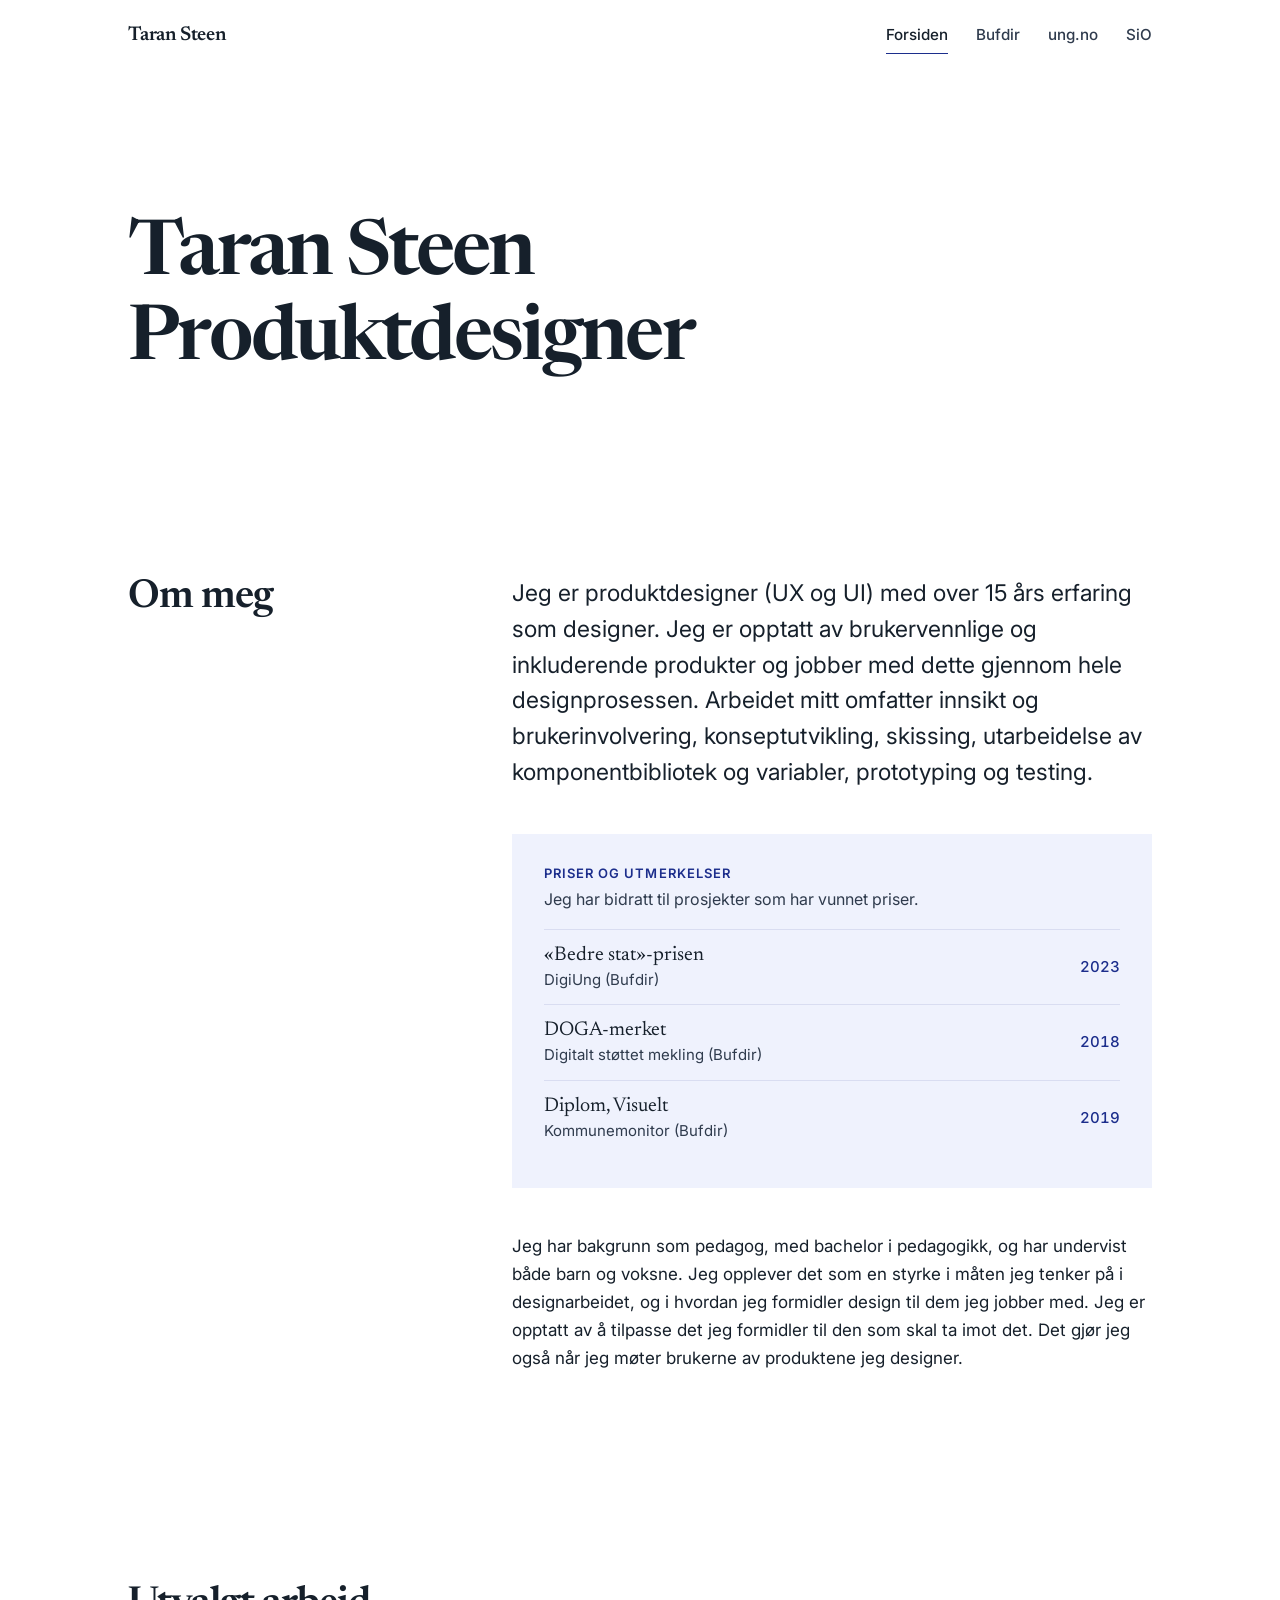
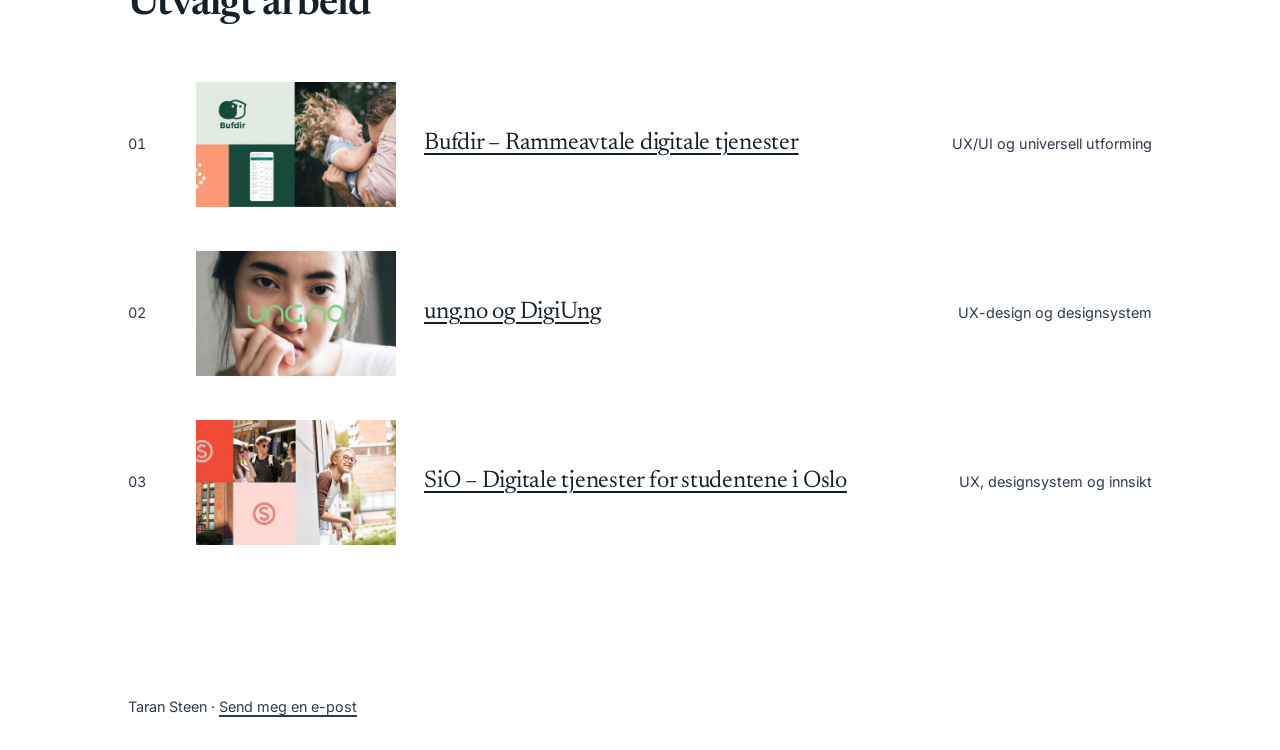
==== commit cc5e08b9: "Add files via upload lenke index" ====
--- a/index.html
+++ b/index.html
@@ -62,7 +62,7 @@
 
   <footer class="site-footer">
     <div class="wrap">
-      <p style="margin:0">Taran Steen · <a href="mailto:taransteen@gmail.com">taransteen@gmail.com</a></p>
+      <p style="margin:0">Taran Steen · <a href="#" data-mail-u="taransteen" data-mail-d="gmail.com">Send meg en e-post</a></p>
     </div>
   </footer>
 </body>
